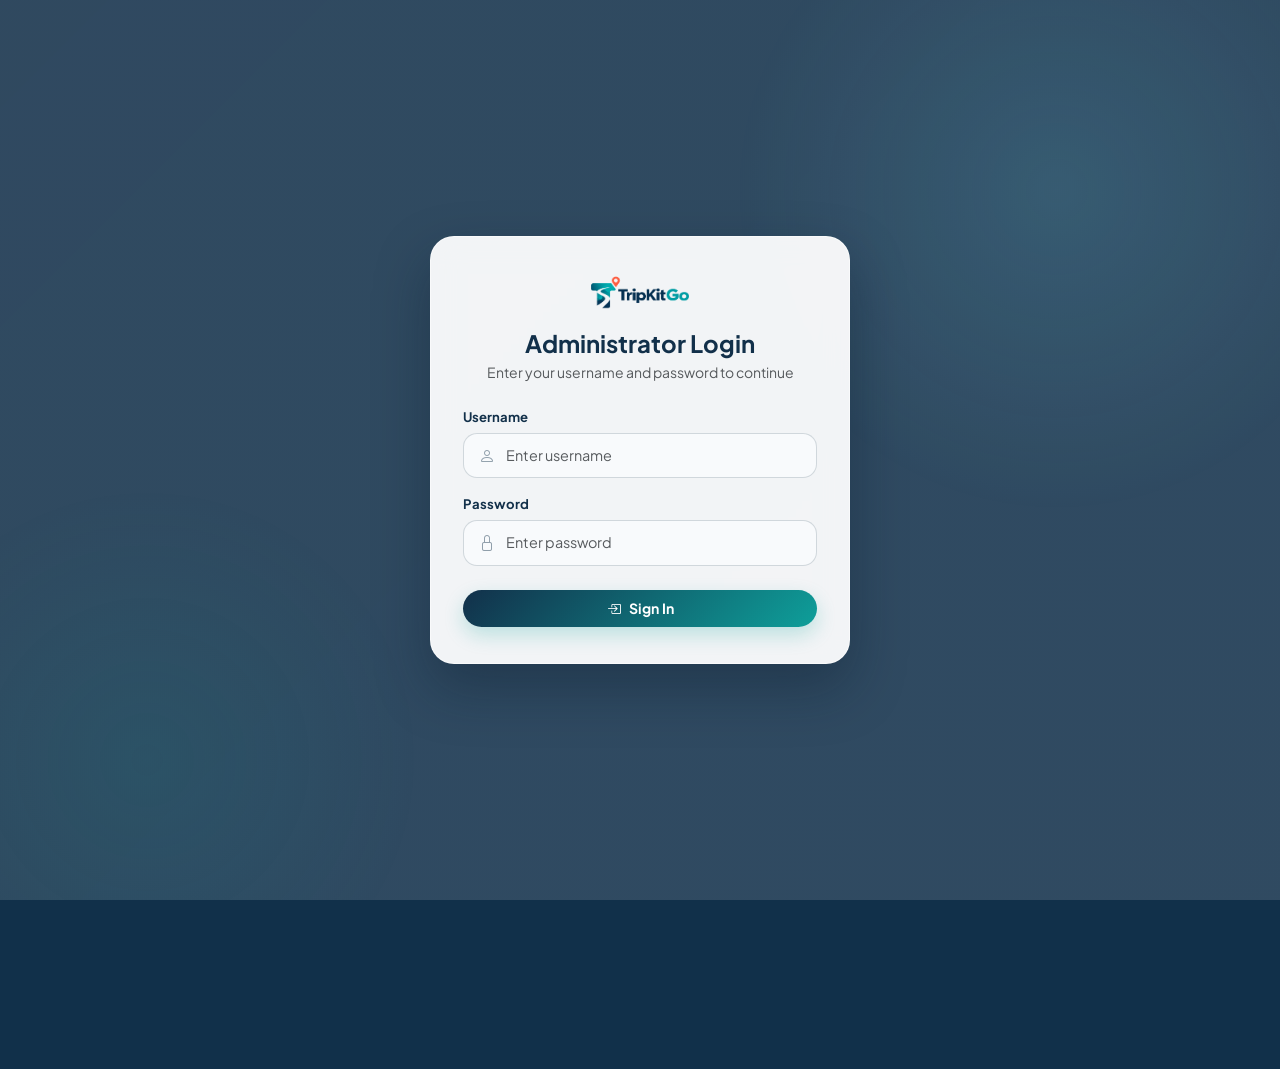
==== html/login.html @ 88df771e "Initial commit" ====
<!DOCTYPE html>
<html lang="en">

<head>
  <meta charset="UTF-8" />
  <meta name="viewport" content="width=device-width, initial-scale=1.0" />
  <title>Admin Login — TripKitGo Admin Studio</title>

  <!-- Plus Jakarta Sans Font -->
  <link rel="preconnect" href="https://fonts.googleapis.com">
  <link rel="preconnect" href="https://fonts.gstatic.com" crossorigin>
  <link href="https://fonts.googleapis.com/css2?family=Plus+Jakarta+Sans:wght@400;500;600;700;800&display=swap"
    rel="stylesheet">

  <!-- Bootstrap 5.3 CSS & Icons -->
  <link href="https://cdn.jsdelivr.net/npm/bootstrap@5.3.3/dist/css/bootstrap.min.css" rel="stylesheet">
  <link href="https://cdn.jsdelivr.net/npm/bootstrap-icons@1.11.3/font/bootstrap-icons.min.css" rel="stylesheet">

  <!-- Shared Stylesheet -->
  <link rel="stylesheet" href="../css/style.css">
  <script src="../js/auth-guard.js"></script>
  <style>
    body {
      min-height: 100vh;
      display: flex;
      flex-direction: column;
      position: relative;
      overflow-x: hidden;
      background-color: var(--navy-primary);
    }

    /* Fullscreen Travel Background Video (YouTube Embed) */
    .bg-video-wrap {
      position: fixed;
      inset: 0;
      width: 100vw;
      height: 100vh;
      z-index: -2;
      overflow: hidden;
      background-color: var(--navy-primary);
      pointer-events: none;
    }

    .bg-video-wrap iframe {
      position: absolute;
      top: 50%;
      left: 50%;
      width: 100vw;
      height: 56.25vw;
      /* 16:9 aspect ratio */
      min-width: 177.78vh;
      min-height: 100vh;
      transform: translate(-50%, -50%) scale(1.12);
      border: 0;
    }

    /* Light Gradient Overlay (No Backdrop Blur) */
    .bg-video-overlay {
      position: fixed;
      inset: 0;
      width: 100vw;
      height: 100vh;
      z-index: -1;
      pointer-events: none;
      background: linear-gradient(135deg,
          rgba(215, 216, 218, 0.153) 0%,
          rgba(241, 245, 249, 0.134) 50%,
          rgba(247, 249, 249, 0.135) 100%);
    }

    /* Extra vertical space to push footer further down */
    .login-wrapper {
      min-height: 100vh;
      display: flex;
      align-items: center;
      justify-content: center;
      padding: 2.5rem 1rem;
    }

    .login-card {
      width: 100%;
      max-width: 420px;
      background: rgba(255, 255, 255, 0.94);
      backdrop-filter: blur(14px);
      -webkit-backdrop-filter: blur(14px);
      border-radius: 24px;
      padding: 2.25rem 2rem;
      box-shadow: 0 24px 54px rgba(10, 26, 42, 0.35);
      border: 1px solid rgba(255, 255, 255, 0.55);
    }

    .login-logo {
      height: 40px;
      width: auto;
      object-fit: contain;
    }

    .login-error {
      display: none;
      font-size: 0.84rem;
      font-weight: 600;
      color: #b42318;
      background: rgba(255, 107, 90, 0.14);
      border: 1px solid rgba(255, 107, 90, 0.4);
      border-radius: 12px;
      padding: 0.65rem 0.9rem;
      margin-bottom: 1rem;
    }

    .studio-footer {
      margin-top: 0;
      background: rgba(18, 48, 74, 0.96);
    }
  </style>
</head>

<body>

  <!-- Background Tour & Travel Video (YouTube) -->
  <div class="bg-video-wrap" aria-hidden="true">
    <iframe
      src="https://www.youtube.com/embed/g3Z79rr2JqE?autoplay=1&mute=1&loop=1&playlist=g3Z79rr2JqE&controls=0&rel=0&modestbranding=1&playsinline=1&iv_load_policy=3"
      title="TripKitGo Travel Background Video" allow="autoplay; encrypted-media; picture-in-picture"
      referrerpolicy="strict-origin-when-cross-origin" allowfullscreen></iframe>
  </div>
  <div class="bg-video-overlay"></div>

  <!-- Login Form Container -->
  <main class="login-wrapper">
    <div class="login-card">
      <!-- Brand Header -->
      <div class="text-center mb-4">
        <img src="../images/tripkitgo_logo.png" alt="TripKitGo Logo" class="login-logo mb-3">

        <h4 class="fw-bold mb-1" style="color: var(--navy-primary);">Administrator Login</h4>
        <p class="text-muted small mb-0">Enter your username and password to continue</p>
      </div>

      <!-- Error Alert -->
      <div id="loginError" class="login-error">
        <i class="bi bi-exclamation-circle me-1"></i> Invalid username or password.
      </div>

      <!-- Login Form -->
      <form id="adminLoginForm">
        <div class="mb-3">
          <label for="username" class="studio-label">Username</label>
          <div class="studio-input-group">
            <i class="bi bi-person"></i>
            <input type="text" id="username" class="form-control studio-input" placeholder="Enter username" required>
          </div>
        </div>

        <div class="mb-4">
          <label for="password" class="studio-label">Password</label>
          <div class="studio-input-group">
            <i class="bi bi-lock"></i>
            <input type="password" id="password" class="form-control studio-input" placeholder="Enter password"
              required>
          </div>
        </div>

        <button type="submit" class="btn-brand-teal w-100 justify-content-center py-2">
          <i class="bi bi-box-arrow-in-right me-2"></i> Sign In
        </button>
      </form>
    </div>
  </main>

  <!-- TripKitGo Admin Studio Footer -->
  <footer class="studio-footer">
    <div class="container">
      <div class="footer-inner">
        <div class="footer-brand">
          <a href="../html/index.html" class="footer-logo-wrap">
            <img src="../images/tripkitgo_logo.png" alt="TripKitGo Logo" class="footer-logo-img">
          </a>
          <p class="footer-tagline">Admin Studio &bull; Travel Operations &amp; Management</p>
        </div>

        <span class="footer-status">
          <span class="status-dot"></span> Admin Portal v1.0
        </span>
      </div>

      <div class="footer-bottom">
        <span>&copy; 2026 TripKitGo. All rights reserved.</span>
      </div>
    </div>
  </footer>

  <script>
    const HARDCODED_USER = "admin";
    const HARDCODED_PASS = "tripkitgo123";

    document.getElementById("adminLoginForm").addEventListener("submit", function (event) {
      event.preventDefault();

      const user = document.getElementById("username").value.trim();
      const pass = document.getElementById("password").value;
      const errorBox = document.getElementById("loginError");

      if (user === HARDCODED_USER && pass === HARDCODED_PASS) {
        errorBox.style.display = "none";
        window.TripKitGoAuth.loginSuccess();
      } else {
        errorBox.style.display = "block";
      }
    });
  </script>

</body>

</html>
---- css/style.css ----
:root {
  /* TripKitGo Official Brand Palette */
  --navy-primary: #12304A;
  --teal-primary: #0E9F9A;
  --sky-secondary: #55C2D9;
  --coral-accent: #FF6B5A;
  --cloud-bg: #F8FAFC;

  --card-radius: 22px;
  --transition-smooth: all 0.45s cubic-bezier(0.16, 1, 0.3, 1);
}

body {
  background-color: var(--cloud-bg);
  color: var(--navy-primary);
  font-family: 'Plus Jakarta Sans', sans-serif;
  overflow-x: hidden;
  display: flex;
  flex-direction: column;
  min-height: 100vh;
  position: relative;
}

main {
  flex: 1;
}

/* Ambient Brand Aura Background */
body::before,
body::after {
  content: "";
  position: fixed;
  border-radius: 50%;
  z-index: -1;
  pointer-events: none;
}

body::before {
  top: -15%;
  right: -8%;
  width: 650px;
  height: 650px;
  background: radial-gradient(circle, rgba(85, 194, 217, 0.14) 0%, rgba(248, 250, 252, 0) 70%);
}

body::after {
  bottom: -15%;
  left: -10%;
  width: 550px;
  height: 550px;
  background: radial-gradient(circle, rgba(14, 159, 154, 0.10) 0%, rgba(248, 250, 252, 0) 70%);
}

/* =========================================
   RESPONSIVE STICKY GLASS NAVBAR (PURE CSS)
   ========================================= */
.studio-navbar {
  background: rgba(248, 250, 252, 0.90);
  backdrop-filter: blur(16px);
  -webkit-backdrop-filter: blur(16px);
  border-bottom: 1px solid rgba(18, 48, 74, 0.08);
  padding: 0.8rem 0;
  position: sticky;
  top: 0;
  z-index: 1000;
}

.navbar-inner {
  display: flex;
  flex-wrap: wrap;
  align-items: center;
  justify-content: space-between;
}

.navbar-logo-wrap {
  display: inline-flex;
  align-items: center;
  text-decoration: none;
  z-index: 1002;
}

.navbar-logo-img {
  height: 42px;
  width: auto;
  object-fit: contain;
  border-radius: 8px;
  transition: transform 0.3s ease;
}

.navbar-logo-wrap:hover .navbar-logo-img {
  transform: scale(1.03);
}

/* Hide Checkbox */
.nav-toggle-input {
  display: none;
}

/* Hamburger Toggler Button (Hidden on Desktop) */
.nav-toggler-btn {
  display: none;
  flex-direction: column;
  justify-content: center;
  align-items: center;
  gap: 5px;
  width: 42px;
  height: 42px;
  border-radius: 12px;
  background: rgba(18, 48, 74, 0.06);
  border: 1px solid rgba(18, 48, 74, 0.12);
  cursor: pointer;
  padding: 8px;
  transition: var(--transition-smooth);
  z-index: 1002;
}

.nav-toggler-btn:hover {
  background: rgba(14, 159, 154, 0.12);
  border-color: var(--teal-primary);
}

.toggler-bar {
  display: block;
  width: 20px;
  height: 2px;
  background-color: var(--navy-primary);
  border-radius: 2px;
  transition: all 0.35s cubic-bezier(0.16, 1, 0.3, 1);
}

/* Desktop Navigation Links & Actions */
.navbar-collapse-custom {
  display: flex;
  align-items: center;
  gap: 1.5rem;
}

.navbar-links-list {
  display: flex;
  align-items: center;
  gap: 0.4rem;
  list-style: none;
  margin: 0;
  padding: 0;
}

.nav-quick-link {
  text-decoration: none;
  color: rgba(18, 48, 74, 0.75);
  font-size: 0.88rem;
  font-weight: 600;
  padding: 0.5rem 0.95rem;
  border-radius: 50px;
  display: inline-flex;
  align-items: center;
  gap: 0.45rem;
  transition: var(--transition-smooth);
}

.nav-quick-link i {
  color: var(--teal-primary);
  font-size: 0.95rem;
}

.nav-quick-link:hover,
.nav-quick-link.active {
  background: rgba(14, 159, 154, 0.10);
  color: var(--navy-primary);
}

.studio-pill-badge {
  background: linear-gradient(135deg, rgba(18, 48, 74, 0.06), rgba(14, 159, 154, 0.12));
  color: var(--navy-primary);
  border: 1px solid rgba(14, 159, 154, 0.25);
  font-size: 0.78rem;
  font-weight: 700;
  letter-spacing: 0.06em;
  text-transform: uppercase;
  padding: 0.45rem 1rem;
  border-radius: 50px;
  display: inline-flex;
  align-items: center;
  gap: 0.45rem;
}

.navbar-actions {
  display: flex;
  align-items: center;
  gap: 0.65rem;
}

.btn-studio-logout {
  display: inline-flex;
  align-items: center;
  gap: 0.45rem;
  padding: 0.45rem 0.9rem;
  border: 1px solid rgba(255, 107, 90, 0.35);
  border-radius: 50px;
  background: rgba(255, 107, 90, 0.08);
  color: var(--navy-primary);
  font-size: 0.84rem;
  font-weight: 700;
  text-decoration: none;
  transition: var(--transition-smooth);
}

.btn-studio-logout:hover {
  background: var(--coral-accent);
  border-color: var(--coral-accent);
  color: #fff;
}

.pulse-dot {
  width: 8px;
  height: 8px;
  border-radius: 50%;
  background-color: var(--coral-accent);
  box-shadow: 0 0 0 0 rgba(255, 107, 90, 0.7);
  animation: coralPulse 2s infinite;
}

@keyframes coralPulse {
  0% { box-shadow: 0 0 0 0 rgba(255, 107, 90, 0.65); }
  70% { box-shadow: 0 0 0 8px rgba(255, 107, 90, 0); }
  100% { box-shadow: 0 0 0 0 rgba(255, 107, 90, 0); }
}

/* Mobile & Tablet Breakpoint (< 992px) */
@media (max-width: 991.98px) {
  .nav-toggler-btn {
    display: flex;
  }

  .navbar-collapse-custom {
    width: 100%;
    flex-direction: column;
    align-items: stretch;
    gap: 1rem;
    max-height: 0;
    opacity: 0;
    overflow: hidden;
    padding: 0;
    transition: max-height 0.45s cubic-bezier(0.16, 1, 0.3, 1),
                opacity 0.35s ease,
                padding 0.35s ease;
  }

  .navbar-links-list {
    flex-direction: column;
    align-items: stretch;
    gap: 0.35rem;
    padding-top: 0.75rem;
    border-top: 1px solid rgba(18, 48, 74, 0.08);
  }

  .nav-quick-link {
    padding: 0.7rem 1rem;
    border-radius: 14px;
  }

  .navbar-actions {
    display: flex;
    justify-content: flex-start;
    padding-top: 0.25rem;
  }

  .nav-toggle-input:checked ~ .navbar-collapse-custom {
    max-height: 420px;
    opacity: 1;
    padding: 0.75rem 0 0.5rem;
  }

  .nav-toggle-input:checked ~ .nav-toggler-btn {
    background: rgba(255, 107, 90, 0.12);
    border-color: var(--coral-accent);
  }

  .nav-toggle-input:checked ~ .nav-toggler-btn .toggler-bar:nth-child(1) {
    transform: translateY(7px) rotate(45deg);
    background-color: var(--coral-accent);
  }

  .nav-toggle-input:checked ~ .nav-toggler-btn .toggler-bar:nth-child(2) {
    opacity: 0;
    transform: translateX(-8px);
  }

  .nav-toggle-input:checked ~ .nav-toggler-btn .toggler-bar:nth-child(3) {
    transform: translateY(-7px) rotate(-45deg);
    background-color: var(--coral-accent);
  }
}

@media (max-width: 575.98px) {
  .navbar-logo-img {
    height: 36px;
  }
}

/* =========================================
   LANDING HUB HERO & CARDS
   ========================================= */
.hub-hero {
  padding: 3rem 0 1.25rem;
  position: relative;
}

.brand-tagline {
  display: inline-flex;
  align-items: center;
  gap: 0.5rem;
  font-size: 0.78rem;
  font-weight: 700;
  letter-spacing: 0.22em;
  text-transform: uppercase;
  color: var(--teal-primary);
  margin-bottom: 0.65rem;
}

.brand-tagline i {
  color: var(--coral-accent);
  font-size: 0.95rem;
}

.hub-title {
  font-size: clamp(2rem, 4.2vw, 3.1rem);
  font-weight: 800;
  color: var(--navy-primary);
  letter-spacing: -0.03em;
  line-height: 1.15;
  margin-bottom: 0.65rem;
}

.hub-title span {
  background: linear-gradient(120deg, var(--navy-primary) 20%, var(--teal-primary) 75%, var(--sky-secondary) 100%);
  -webkit-background-clip: text;
  -webkit-text-fill-color: transparent;
}

.hub-subtitle {
  color: rgba(18, 48, 74, 0.68);
  font-size: 1.02rem;
  max-width: 540px;
}

.section-divider-label {
  font-size: 0.76rem;
  font-weight: 800;
  text-transform: uppercase;
  letter-spacing: 0.16em;
  color: var(--navy-primary);
  margin: 2.75rem 0 1.35rem;
  display: flex;
  align-items: center;
  gap: 0.85rem;
}

.section-divider-label .pin-marker {
  width: 10px;
  height: 10px;
  border-radius: 50% 50% 50% 0;
  transform: rotate(-45deg);
  background: var(--coral-accent);
  display: inline-block;
  flex-shrink: 0;
}

.section-divider-label::after {
  content: "";
  height: 1px;
  flex: 1;
  background: linear-gradient(90deg, rgba(18, 48, 74, 0.16) 0%, rgba(85, 194, 217, 0.05) 100%);
}

@keyframes cardReveal {
  from {
    opacity: 0;
    transform: translateY(26px) scale(0.98);
  }
  to {
    opacity: 1;
    transform: translateY(0) scale(1);
  }
}

.module-card {
  display: block;
  text-decoration: none;
  position: relative;
  height: 235px;
  border-radius: var(--card-radius);
  overflow: hidden;
  background: var(--navy-primary);
  box-shadow: 0 12px 30px rgba(18, 48, 74, 0.08);
  border: 1px solid rgba(255, 255, 255, 0.4);
  transition: var(--transition-smooth);
  opacity: 0;
  animation: cardReveal 0.65s cubic-bezier(0.16, 1, 0.3, 1) forwards;
}

.module-card.featured-card {
  height: 265px;
}

.delay-1 { animation-delay: 0.04s; }
.delay-2 { animation-delay: 0.09s; }
.delay-3 { animation-delay: 0.14s; }
.delay-4 { animation-delay: 0.19s; }
.delay-5 { animation-delay: 0.24s; }
.delay-6 { animation-delay: 0.29s; }

.module-card:hover {
  transform: translateY(-9px);
  box-shadow: 0 24px 48px rgba(18, 48, 74, 0.20);
}

.module-card-bg {
  position: absolute;
  inset: 0;
  width: 100%;
  height: 100%;
  object-fit: cover;
  transition: transform 0.75s cubic-bezier(0.16, 1, 0.3, 1);
}

.module-card:hover .module-card-bg {
  transform: scale(1.09);
}

.module-card-overlay {
  position: absolute;
  inset: 0;
  background: linear-gradient(
    180deg,
    rgba(18, 48, 74, 0.18) 0%,
    rgba(18, 48, 74, 0.48) 48%,
    rgba(18, 48, 74, 0.92) 100%
  );
  display: flex;
  flex-direction: column;
  justify-content: space-between;
  padding: 1.5rem;
  color: #fff;
  transition: var(--transition-smooth);
}

.module-card:hover .module-card-overlay {
  background: linear-gradient(
    180deg,
    rgba(14, 159, 154, 0.18) 0%,
    rgba(18, 48, 74, 0.52) 45%,
    rgba(18, 48, 74, 0.95) 100%
  );
}

.module-card::after {
  content: "";
  position: absolute;
  bottom: 0;
  left: 0;
  width: 100%;
  height: 4px;
  background: linear-gradient(90deg, var(--teal-primary), var(--sky-secondary), var(--coral-accent));
  transform: scaleX(0);
  transform-origin: left;
  transition: transform 0.45s cubic-bezier(0.16, 1, 0.3, 1);
}

.module-card:hover::after {
  transform: scaleX(1);
}

.module-icon-pill {
  width: 46px;
  height: 46px;
  border-radius: 14px;
  background: rgba(255, 255, 255, 0.16);
  backdrop-filter: blur(12px);
  -webkit-backdrop-filter: blur(12px);
  border: 1px solid rgba(255, 255, 255, 0.28);
  display: flex;
  align-items: center;
  justify-content: center;
  font-size: 1.25rem;
  color: #fff;
  transition: var(--transition-smooth);
}

.module-card:hover .module-icon-pill {
  background: var(--coral-accent);
  border-color: var(--coral-accent);
  transform: rotate(-6deg) scale(1.08);
  box-shadow: 0 8px 20px rgba(255, 107, 90, 0.45);
}

.featured-tag {
  background: rgba(14, 159, 154, 0.85);
  backdrop-filter: blur(8px);
  color: #fff;
  font-size: 0.72rem;
  font-weight: 700;
  letter-spacing: 0.08em;
  text-transform: uppercase;
  padding: 0.35rem 0.85rem;
  border-radius: 50px;
  border: 1px solid rgba(255, 255, 255, 0.25);
}

.module-card-title {
  font-size: 1.32rem;
  font-weight: 700;
  margin-bottom: 0.25rem;
  display: flex;
  align-items: center;
  justify-content: space-between;
  letter-spacing: -0.01em;
}

.module-card-sub {
  font-size: 0.86rem;
  color: rgba(248, 250, 252, 0.82);
  margin: 0;
}

.arrow-badge {
  width: 32px;
  height: 32px;
  border-radius: 50%;
  background: rgba(255, 255, 255, 0.15);
  display: inline-flex;
  align-items: center;
  justify-content: center;
  font-size: 0.95rem;
  opacity: 0;
  transform: translateX(-10px);
  transition: var(--transition-smooth);
}

.module-card:hover .arrow-badge {
  opacity: 1;
  transform: translateX(0);
  background: var(--teal-primary);
}

/* =========================================
   MODULE SUB-PAGES & CSS RADIO TABS
   ========================================= */
.workspace-banner {
  position: relative;
  height: 240px;
  border-radius: 24px;
  overflow: hidden;
  margin-top: 2rem;
  box-shadow: 0 16px 36px rgba(18, 48, 74, 0.14);
  animation: cardReveal 0.5s cubic-bezier(0.16, 1, 0.3, 1) forwards;
}

.workspace-banner img {
  width: 100%;
  height: 100%;
  object-fit: cover;
}

.workspace-banner-content {
  position: absolute;
  inset: 0;
  background: linear-gradient(90deg, rgba(18, 48, 74, 0.92) 0%, rgba(14, 159, 154, 0.45) 100%);
  padding: 2.5rem;
  display: flex;
  flex-direction: column;
  justify-content: center;
  color: #fff;
}

.btn-back-hub {
  background: rgba(255, 255, 255, 0.18);
  backdrop-filter: blur(8px);
  color: #fff;
  text-decoration: none;
  border: 1px solid rgba(255, 255, 255, 0.35);
  border-radius: 50px;
  padding: 0.45rem 1.15rem;
  font-size: 0.85rem;
  font-weight: 600;
  width: fit-content;
  margin-bottom: 1rem;
  transition: var(--transition-smooth);
}

.btn-back-hub:hover {
  background: var(--coral-accent);
  border-color: var(--coral-accent);
  color: #fff;
}

.css-tabs-wrapper input[type="radio"] {
  display: none;
}

.suboption-bar {
  display: flex;
  flex-wrap: wrap;
  gap: 0.75rem;
  margin: 1.75rem 0;
}

.suboption-pill {
  border: 1px solid rgba(18, 48, 74, 0.15);
  background: #fff;
  color: var(--navy-primary);
  padding: 0.65rem 1.4rem;
  border-radius: 50px;
  font-weight: 600;
  font-size: 0.9rem;
  transition: var(--transition-smooth);
  cursor: pointer;
  user-select: none;
}

.suboption-pill:hover {
  border-color: var(--teal-primary);
  color: var(--teal-primary);
  transform: translateY(-2px);
}

#tab-1:checked ~ .suboption-bar label[for="tab-1"],
#tab-2:checked ~ .suboption-bar label[for="tab-2"],
#tab-3:checked ~ .suboption-bar label[for="tab-3"],
#tab-4:checked ~ .suboption-bar label[for="tab-4"] {
  background: var(--navy-primary);
  color: #fff;
  border-color: var(--navy-primary);
  box-shadow: 0 8px 20px rgba(18, 48, 74, 0.22);
}

.tab-panel {
  display: none;
  background: #fff;
  border-radius: 24px;
  padding: 2.5rem;
  min-height: 300px;
  box-shadow: 0 10px 30px rgba(18, 48, 74, 0.05);
  border: 1px solid rgba(18, 48, 74, 0.07);
  margin-bottom: 4rem;
  animation: cardReveal 0.4s cubic-bezier(0.16, 1, 0.3, 1) forwards;
}

#tab-1:checked ~ .tab-panels #panel-1,
#tab-2:checked ~ .tab-panels #panel-2,
#tab-3:checked ~ .tab-panels #panel-3,
#tab-4:checked ~ .tab-panels #panel-4 {
  display: block;
}

/* =========================================
   WORKSPACE COMPONENTS, FORMS & TABLES
   ========================================= */
.panel-eyebrow {
  display: block;
  font-size: 0.75rem;
  font-weight: 800;
  text-transform: uppercase;
  letter-spacing: 0.14em;
  color: var(--teal-primary);
  margin-bottom: 0.2rem;
}

.btn-brand-teal,
.btn-brand-coral,
.btn-brand-outline {
  display: inline-flex;
  align-items: center;
  padding: 0.62rem 1.35rem;
  border-radius: 50px;
  font-size: 0.88rem;
  font-weight: 700;
  text-decoration: none;
  cursor: pointer;
  transition: var(--transition-smooth);
  border: none;
}

.btn-brand-teal {
  background: linear-gradient(135deg, var(--navy-primary), var(--teal-primary));
  color: #fff;
  box-shadow: 0 8px 20px rgba(14, 159, 154, 0.24);
}

.btn-brand-teal:hover {
  transform: translateY(-2px);
  box-shadow: 0 12px 24px rgba(14, 159, 154, 0.35);
  color: #fff;
}

.btn-brand-coral {
  background: var(--coral-accent);
  color: #fff;
  box-shadow: 0 8px 20px rgba(255, 107, 90, 0.28);
}

.btn-brand-coral:hover {
  background: #f25744;
  transform: translateY(-2px);
  color: #fff;
}

.btn-brand-outline {
  background: #fff;
  color: var(--navy-primary);
  border: 1px solid rgba(18, 48, 74, 0.18);
}

.btn-brand-outline:hover {
  border-color: var(--teal-primary);
  color: var(--teal-primary);
  background: rgba(14, 159, 154, 0.04);
}

.metric-glass-card {
  background: var(--cloud-bg);
  border: 1px solid rgba(18, 48, 74, 0.08);
  border-radius: 18px;
  padding: 1.35rem;
  display: flex;
  align-items: center;
  gap: 1.1rem;
  transition: var(--transition-smooth);
}

.metric-glass-card:hover {
  transform: translateY(-4px);
  border-color: rgba(14, 159, 154, 0.3);
  box-shadow: 0 12px 26px rgba(18, 48, 74, 0.07);
}

.metric-icon-box {
  width: 52px;
  height: 52px;
  border-radius: 15px;
  display: flex;
  align-items: center;
  justify-content: center;
  font-size: 1.4rem;
  flex-shrink: 0;
}

.metric-icon-box.teal {
  background: rgba(14, 159, 154, 0.12);
  color: var(--teal-primary);
}

.metric-icon-box.sky {
  background: rgba(85, 194, 217, 0.16);
  color: #1b8ca6;
}

.metric-icon-box.coral {
  background: rgba(255, 107, 90, 0.14);
  color: var(--coral-accent);
}

.metric-icon-box.navy {
  background: rgba(18, 48, 74, 0.10);
  color: var(--navy-primary);
}

.metric-label {
  font-size: 0.8rem;
  font-weight: 700;
  color: rgba(18, 48, 74, 0.65);
  margin-bottom: 0.15rem;
}

.metric-value {
  font-size: 1.55rem;
  font-weight: 800;
  color: var(--navy-primary);
  margin-bottom: 0;
  line-height: 1.1;
}

.metric-sub {
  font-size: 0.74rem;
  color: rgba(18, 48, 74, 0.52);
}

.empty-stage-card {
  background: linear-gradient(180deg, rgba(248, 250, 252, 0.6) 0%, rgba(85, 194, 217, 0.06) 100%);
  border: 1px dashed rgba(14, 159, 154, 0.35);
  border-radius: 20px;
  padding: 3.5rem 1.5rem;
  text-align: center;
}

.empty-stage-icon {
  width: 64px;
  height: 64px;
  border-radius: 20px;
  background: rgba(14, 159, 154, 0.12);
  color: var(--teal-primary);
  font-size: 1.75rem;
  display: inline-flex;
  align-items: center;
  justify-content: center;
  margin-bottom: 1rem;
}

.form-section-heading {
  font-size: 0.92rem;
  font-weight: 800;
  color: var(--navy-primary);
  text-transform: uppercase;
  letter-spacing: 0.06em;
  padding-bottom: 0.5rem;
  border-bottom: 1px solid rgba(18, 48, 74, 0.08);
  margin-bottom: 0.25rem;
}

.form-section-heading i {
  color: var(--teal-primary);
}

.studio-label {
  font-size: 0.82rem;
  font-weight: 700;
  color: var(--navy-primary);
  margin-bottom: 0.4rem;
  display: block;
}

.studio-input {
  border-radius: 14px;
  border: 1px solid rgba(18, 48, 74, 0.15);
  background-color: var(--cloud-bg);
  padding: 0.68rem 1rem;
  font-size: 0.9rem;
  color: var(--navy-primary);
  transition: var(--transition-smooth);
}

.studio-input:focus {
  background-color: #fff;
  border-color: var(--teal-primary);
  box-shadow: 0 0 0 4px rgba(14, 159, 154, 0.12);
}

.studio-input-group {
  position: relative;
}

.studio-input-group i {
  position: absolute;
  top: 50%;
  left: 1rem;
  transform: translateY(-50%);
  color: rgba(18, 48, 74, 0.45);
}

.studio-input-group .studio-input {
  padding-left: 2.6rem;
}

.studio-table-wrap {
  border-radius: 18px;
  border: 1px solid rgba(18, 48, 74, 0.08);
  overflow: hidden;
}

.studio-table thead th {
  background-color: var(--cloud-bg);
  color: rgba(18, 48, 74, 0.72);
  font-size: 0.76rem;
  font-weight: 800;
  text-transform: uppercase;
  letter-spacing: 0.08em;
  padding: 1rem 1.25rem;
  border-bottom: 1px solid rgba(18, 48, 74, 0.08);
}

/* =========================================
   INCLUSION PILLS, DROPZONE & GALLERY GRID
   ========================================= */
.inclusion-pill-grid {
  display: flex;
  flex-wrap: wrap;
  gap: 0.65rem;
}

.inclusion-check-pill {
  cursor: pointer;
  user-select: none;
  margin: 0;
}

.inclusion-check-pill input[type="checkbox"],
.inclusion-check-pill input[type="radio"] {
  display: none;
}

.inclusion-check-pill span {
  display: inline-flex;
  align-items: center;
  padding: 0.55rem 1.15rem;
  border-radius: 50px;
  font-size: 0.85rem;
  font-weight: 600;
  background-color: var(--cloud-bg);
  color: var(--navy-primary);
  border: 1px solid rgba(18, 48, 74, 0.14);
  transition: var(--transition-smooth);
}

.inclusion-check-pill span:hover {
  border-color: var(--teal-primary);
  transform: translateY(-2px);
}

.inclusion-check-pill input[type="checkbox"]:checked + span,
.inclusion-check-pill input[type="radio"]:checked + span {
  background: linear-gradient(135deg, var(--navy-primary), var(--teal-primary));
  color: #fff;
  border-color: transparent;
  box-shadow: 0 6px 16px rgba(14, 159, 154, 0.25);
}

.media-dropzone {
  display: flex;
  flex-direction: column;
  align-items: center;
  justify-content: center;
  text-align: center;
  min-height: 188px;
  padding: 1.5rem;
  border-radius: 18px;
  background: linear-gradient(180deg, rgba(248, 250, 252, 0.7) 0%, rgba(85, 194, 217, 0.08) 100%);
  border: 1.5px dashed rgba(14, 159, 154, 0.4);
  cursor: pointer;
  transition: var(--transition-smooth);
}

.media-dropzone:hover {
  border-color: var(--coral-accent);
  background: rgba(255, 107, 90, 0.04);
  transform: translateY(-2px);
}

.gallery-upload-grid {
  display: grid;
  grid-template-columns: repeat(2, 1fr);
  gap: 0.75rem;
}

.gallery-slot-dropzone {
  display: flex;
  flex-direction: column;
  align-items: center;
  justify-content: center;
  text-align: center;
  padding: 1.1rem 0.75rem;
  min-height: 110px;
  border-radius: 16px;
  background-color: var(--cloud-bg);
  border: 1.5px dashed rgba(18, 48, 74, 0.22);
  cursor: pointer;
  transition: var(--transition-smooth);
}

.gallery-slot-dropzone i {
  font-size: 1.35rem;
  color: var(--teal-primary);
  margin-bottom: 0.25rem;
  transition: transform 0.3s ease;
}

.gallery-slot-dropzone.bulk-slot {
  background: linear-gradient(135deg, rgba(14, 159, 154, 0.08), rgba(85, 194, 217, 0.14));
  border-color: var(--teal-primary);
}

.gallery-slot-dropzone.bulk-slot i {
  color: var(--coral-accent);
}

.gallery-slot-dropzone:hover {
  border-color: var(--coral-accent);
  background: rgba(255, 107, 90, 0.05);
  transform: translateY(-2px);
}

.gallery-slot-dropzone:hover i {
  transform: scale(1.12);
}

.slot-title {
  font-size: 0.8rem;
  font-weight: 700;
  color: var(--navy-primary);
  display: block;
}

.slot-sub {
  font-size: 0.7rem;
  color: rgba(18, 48, 74, 0.55);
  display: block;
}

/* =========================================
   ADMIN STUDIO FOOTER
   ========================================= */
.studio-footer {
  margin-top: auto;
  background: rgba(18, 48, 74, 0.96);
  backdrop-filter: blur(14px);
  -webkit-backdrop-filter: blur(14px);
  border-top: 1px solid rgba(255, 255, 255, 0.12);
  padding: 1.75rem 0 1.25rem;
  color: rgba(248, 250, 252, 0.85);
}

.footer-inner {
  display: flex;
  flex-wrap: wrap;
  align-items: center;
  justify-content: space-between;
  gap: 1rem;
  padding-bottom: 1rem;
  border-bottom: 1px solid rgba(255, 255, 255, 0.12);
}

.footer-brand {
  display: flex;
  flex-direction: column;
  gap: 0.45rem;
}

.footer-logo-wrap {
  display: inline-flex;
  align-items: center;
  width: fit-content;
  background: rgba(255, 255, 255, 0.95);
  padding: 0.35rem 0.7rem;
  border-radius: 10px;
  box-shadow: 0 4px 14px rgba(0, 0, 0, 0.18);
}

.footer-logo-img {
  height: 30px;
  width: auto;
  object-fit: contain;
  display: block;
}

.footer-tagline {
  font-size: 0.82rem;
  color: rgba(248, 250, 252, 0.72);
  margin: 0;
}

.footer-bottom {
  display: flex;
  flex-wrap: wrap;
  align-items: center;
  justify-content: space-between;
  gap: 0.75rem;
  padding-top: 1rem;
  font-size: 0.78rem;
  color: rgba(248, 250, 252, 0.62);
}

.footer-status {
  display: inline-flex;
  align-items: center;
  gap: 0.45rem;
  font-size: 0.8rem;
  font-weight: 600;
  color: #fff;
}

.footer-status .status-dot {
  width: 7px;
  height: 7px;
  border-radius: 50%;
  background-color: var(--teal-primary);
}

/* =========================================
   DISTINCT PAGE LAYOUT STYLES (PURE CSS)
   ========================================= */

/* 1. BOOKINGS: Compact Ticket Banner + Underline Tabs */
body[data-page="bookings"] .workspace-banner {
  height: 185px;
  border-radius: 16px;
}
body[data-page="bookings"] .workspace-banner-content {
  background: linear-gradient(90deg, rgba(18, 48, 74, 0.95) 0%, rgba(18, 48, 74, 0.55) 65%, rgba(14, 159, 154, 0.35) 100%);
  padding: 1.75rem 2.25rem;
}
body[data-page="bookings"] .suboption-bar {
  gap: 0.25rem;
  border-bottom: 2px solid rgba(18, 48, 74, 0.10);
  padding-bottom: 0;
}
body[data-page="bookings"] .suboption-pill {
  border: none;
  border-bottom: 3px solid transparent;
  border-radius: 10px 10px 0 0;
  background: transparent;
}
body[data-page="bookings"] #tab-1:checked ~ .suboption-bar label[for="tab-1"],
body[data-page="bookings"] #tab-2:checked ~ .suboption-bar label[for="tab-2"],
body[data-page="bookings"] #tab-3:checked ~ .suboption-bar label[for="tab-3"],
body[data-page="bookings"] #tab-4:checked ~ .suboption-bar label[for="tab-4"] {
  background: rgba(14, 159, 154, 0.08);
  color: var(--teal-primary);
  border-bottom-color: var(--teal-primary);
  box-shadow: none;
}

/* 2. PACKAGES: Tall Showcase Banner + Squared Tabs */
body[data-page="packages"] .workspace-banner {
  height: 280px;
  border-radius: 28px;
}
body[data-page="packages"] .suboption-pill {
  border-radius: 12px;
}
body[data-page="packages"] .tab-panel {
  border-radius: 28px;
}

/* 3. CATEGORIES: Sleek Slim Banner + Connected Segmented Tabs */
body[data-page="categories"] .workspace-banner {
  height: 155px;
  border-radius: 18px;
}
body[data-page="categories"] .workspace-banner-content {
  padding: 1.4rem 2rem;
}
body[data-page="categories"] .suboption-bar {
  display: inline-flex;
  background: #fff;
  padding: 0.3rem;
  border-radius: 14px;
  border: 1px solid rgba(18, 48, 74, 0.12);
  gap: 0.25rem;
}
body[data-page="categories"] .suboption-pill {
  border: none;
  border-radius: 10px;
  padding: 0.55rem 1.15rem;
}

/* 4. DESTINATIONS: Panoramic Banner + Soft Sky Tint Panel */
body[data-page="destinations"] .workspace-banner {
  height: 260px;
}
body[data-page="destinations"] .tab-panel {
  background: linear-gradient(180deg, #ffffff 0%, #f4fbfd 100%);
  border-color: rgba(85, 194, 217, 0.25);
}

/* 5. CUSTOMIZED PACKAGES: Coral Accent Theme */
body[data-page="custom"] .workspace-banner-content {
  background: linear-gradient(90deg, rgba(18, 48, 74, 0.94) 0%, rgba(255, 107, 90, 0.45) 100%);
}
body[data-page="custom"] #tab-1:checked ~ .suboption-bar label[for="tab-1"],
body[data-page="custom"] #tab-2:checked ~ .suboption-bar label[for="tab-2"],
body[data-page="custom"] #tab-3:checked ~ .suboption-bar label[for="tab-3"],
body[data-page="custom"] #tab-4:checked ~ .suboption-bar label[for="tab-4"] {
  background: var(--coral-accent);
  border-color: var(--coral-accent);
  color: #fff;
  box-shadow: 0 8px 20px rgba(255, 107, 90, 0.25);
}

/* 6. PAYMENTS: Crisp Ledger Geometry (Tighter Radius, Sharp Table) */
body[data-page="payments"] .workspace-banner,
body[data-page="payments"] .tab-panel,
body[data-page="payments"] .metric-glass-card,
body[data-page="payments"] .studio-input {
  border-radius: 12px;
}
body[data-page="payments"] .studio-table-wrap {
  border-radius: 10px;
}

/* 7. NOTES: Clean Notepad Geometry */
body[data-page="notes"] .workspace-banner {
  height: 175px;
  border-radius: 14px;
}
body[data-page="notes"] .tab-panel {
  border-radius: 14px;
  border-left: 4px solid var(--coral-accent);
}

/* 8. TERMS & CONDITIONS: Structured Policy Frame */
body[data-page="policies"] .workspace-banner {
  height: 170px;
  border-radius: 14px;
}
body[data-page="policies"] .tab-panel {
  border-radius: 14px;
  border: 1px solid rgba(18, 48, 74, 0.14);
}

/* =========================================
   ADMIN LOGOUT BUTTON (NAVBAR)
   ========================================= */
.navbar-actions {
  display: inline-flex;
  align-items: center;
  gap: 0.6rem;
}

.btn-studio-logout {
  display: inline-flex;
  align-items: center;
  gap: 0.4rem;
  padding: 0.42rem 0.9rem;
  border-radius: 999px;
  font-size: 0.82rem;
  font-weight: 700;
  text-decoration: none;
  color: #c93b2b;
  background: rgba(255, 107, 90, 0.10);
  border: 1px solid rgba(255, 107, 90, 0.28);
  transition: all 0.25s ease;
}

.btn-studio-logout:hover {
  background: var(--coral-accent);
  color: #ffffff;
  border-color: var(--coral-accent);
  box-shadow: 0 6px 16px rgba(255, 107, 90, 0.28);
  transform: translateY(-1px);
}

@media (max-width: 991.98px) {
  .navbar-actions {
    width: 100%;
    justify-content: space-between;
    padding-top: 0.65rem;
    margin-top: 0.35rem;
    border-top: 1px solid rgba(18, 48, 74, 0.08);
  }
}

.studio-input.is-invalid {
  border-color: var(--coral-accent) !important;
  box-shadow: 0 0 0 3px rgba(255, 107, 90, 0.16) !important;
}

.field-error {
  display: none;
  margin-top: 0.35rem;
  font-size: 0.78rem;
  font-weight: 600;
  color: #c93b2b;
}

.field-error.active {
  display: block;
}


.studio-input.is-invalid,
.media-dropzone.is-invalid {
  border-color: var(--coral-accent) !important;
  box-shadow: 0 0 0 3px rgba(255, 107, 90, 0.16) !important;
}
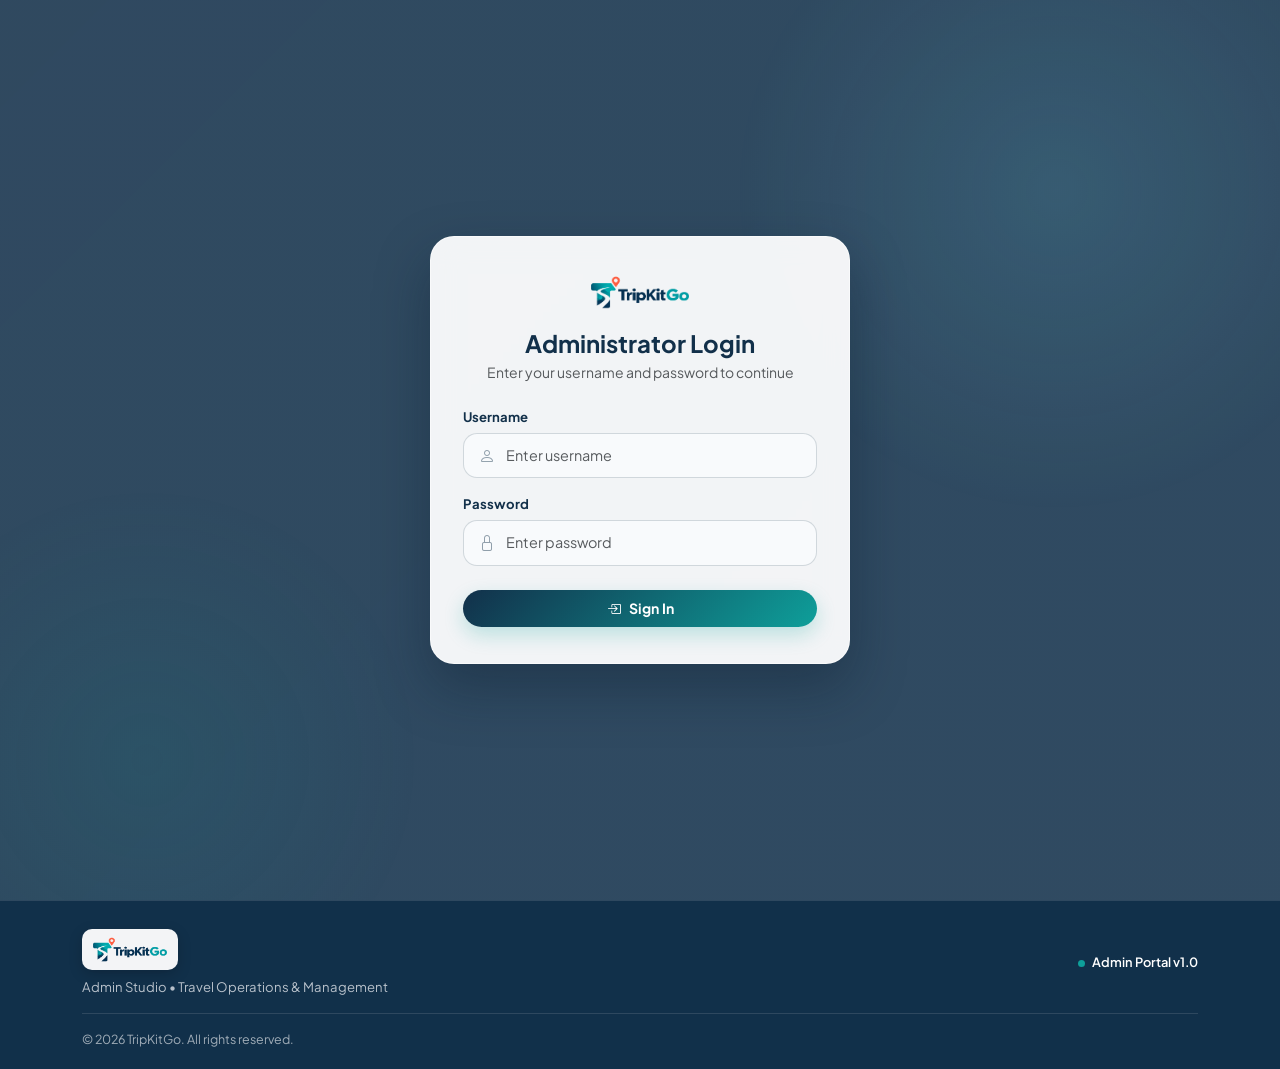
==== commit 52959bbe: "updated login" ====
--- a/html/login.html
+++ b/html/login.html
@@ -29,7 +29,7 @@
       background-color: var(--navy-primary);
     }
 
-    /* Fullscreen Travel Background Video (YouTube Embed) */
+    /* Fullscreen Travel Background Video (Local MP4) */
     .bg-video-wrap {
       position: fixed;
       inset: 0;
@@ -41,17 +41,11 @@
       pointer-events: none;
     }
 
-    .bg-video-wrap iframe {
-      position: absolute;
-      top: 50%;
-      left: 50%;
-      width: 100vw;
-      height: 56.25vw;
-      /* 16:9 aspect ratio */
-      min-width: 177.78vh;
-      min-height: 100vh;
-      transform: translate(-50%, -50%) scale(1.12);
-      border: 0;
+    .bg-video-wrap video {
+      width: 100%;
+      height: 100%;
+      object-fit: cover;
+      object-position: center;
     }
 
     /* Light Gradient Overlay (No Backdrop Blur) */
@@ -116,12 +110,11 @@
 
 <body>
 
-  <!-- Background Tour & Travel Video (YouTube) -->
+  <!-- Background Tour & Travel Video (Local) -->
   <div class="bg-video-wrap" aria-hidden="true">
-    <iframe
-      src="https://www.youtube.com/embed/g3Z79rr2JqE?autoplay=1&mute=1&loop=1&playlist=g3Z79rr2JqE&controls=0&rel=0&modestbranding=1&playsinline=1&iv_load_policy=3"
-      title="TripKitGo Travel Background Video" allow="autoplay; encrypted-media; picture-in-picture"
-      referrerpolicy="strict-origin-when-cross-origin" allowfullscreen></iframe>
+    <video autoplay muted loop playsinline poster="../images/travel-bg-poster.jpg">
+      <source src="../images/travel-bg.mp4" type="video/mp4">
+    </video>
   </div>
   <div class="bg-video-overlay"></div>
 
